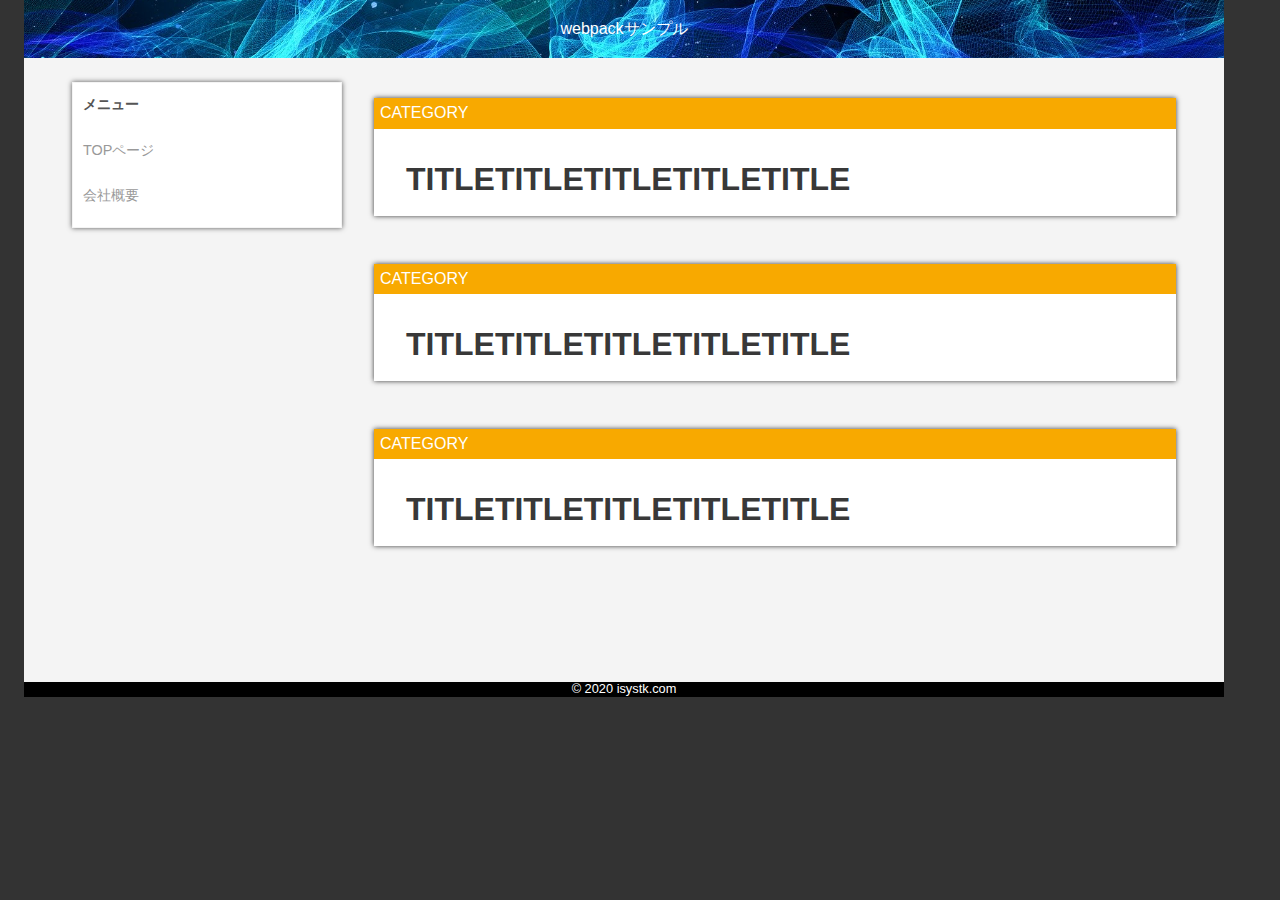
==== index.html @ 106d93ea "deploy: d47357cf384cf480cd76cd72cc8d36c3ea545520" ====
<!doctype html><html lang="ja"><head><meta charset="utf-8"/><meta name="viewport" content="width=device-width,initial-scale=1,shrink-to-fit=no"/><meta name="robots" content="noindex, nofollow"/><title>webpackサンプル</title><link href="./css/index.fe9f399b9d0e695ef707.css" rel="stylesheet"></head><body class="column2 side-left"><div class="wrap"><header><div class="header-image"><div class="logo">webpackサンプル</div></div></header><div class="content"><main><article class="detail top"><a href="./blog.html"><div class="category_link">CATEGORY</div><div class="entry-header"><h1 class="entry-title">TITLETITLETITLETITLETITLE</h1></div></a></article><article class="detail top"><a href="./blog.html"><div class="category_link">CATEGORY</div><div class="entry-header"><h1 class="entry-title">TITLETITLETITLETITLETITLE</h1></div></a></article><article class="detail top"><a href="./blog.html"><div class="category_link">CATEGORY</div><div class="entry-header"><h1 class="entry-title">TITLETITLETITLETITLETITLE</h1></div></a></article></main><aside class="side-left"><div class="sidebar-wrapper"><h4 class="sidebar-title">メニュー</h4><ul><li><a href="./index.html">TOPページ</a></li><li><a href="./company.html">会社概要</a></li></ul></div></aside></div><footer class="footer"><section class="footer1"></section><section class="footer2">© 2020 isystk.com</section></footer></div><script defer="defer" src="./js/index.fe9f399b9d0e695ef707.js"></script></body></html>
---- css/index.fe9f399b9d0e695ef707.css ----
/*! normalize.css v8.0.1 | MIT License | github.com/necolas/normalize.css */html{line-height:1.15;-webkit-text-size-adjust:100%}body{margin:0}main{display:block}h1{font-size:2em;margin:.67em 0}hr{-webkit-box-sizing:content-box;box-sizing:content-box;height:0;overflow:visible}pre{font-family:monospace,monospace;font-size:1em}a{background-color:rgba(0,0,0,0)}abbr[title]{border-bottom:none;text-decoration:underline;-webkit-text-decoration:underline dotted;text-decoration:underline dotted}b,strong{font-weight:bolder}code,kbd,samp{font-family:monospace,monospace;font-size:1em}small{font-size:80%}sub,sup{font-size:75%;line-height:0;position:relative;vertical-align:baseline}sub{bottom:-0.25em}sup{top:-0.5em}img{border-style:none}button,input,optgroup,select,textarea{font-family:inherit;font-size:100%;line-height:1.15;margin:0}button,input{overflow:visible}button,select{text-transform:none}button,[type=button],[type=reset],[type=submit]{-webkit-appearance:button}button::-moz-focus-inner,[type=button]::-moz-focus-inner,[type=reset]::-moz-focus-inner,[type=submit]::-moz-focus-inner{border-style:none;padding:0}button:-moz-focusring,[type=button]:-moz-focusring,[type=reset]:-moz-focusring,[type=submit]:-moz-focusring{outline:1px dotted ButtonText}fieldset{padding:.35em .75em .625em}legend{-webkit-box-sizing:border-box;box-sizing:border-box;color:inherit;display:table;max-width:100%;padding:0;white-space:normal}progress{vertical-align:baseline}textarea{overflow:auto}[type=checkbox],[type=radio]{-webkit-box-sizing:border-box;box-sizing:border-box;padding:0}[type=number]::-webkit-inner-spin-button,[type=number]::-webkit-outer-spin-button{height:auto}[type=search]{-webkit-appearance:textfield;outline-offset:-2px}[type=search]::-webkit-search-decoration{-webkit-appearance:none}::-webkit-file-upload-button{-webkit-appearance:button;font:inherit}details{display:block}summary{display:list-item}template{display:none}[hidden]{display:none}
*{margin:0;padding:0}body{font-size:16px;color:#383838;font-family:Roboto,游ゴシック体,YuGothic,游ゴシック Medium,Yu Gothic Medium,ヒラギノ角ゴ Pro W3,Hiragino Kaku Gothic Pro,Verdana,メイリオ,Meiryo,Osaka,ＭＳ Ｐゴシック,MS PGothic,Font Awesome\\5 Free,Font Awesome\\5 Brands,sans-serif;overflow-wrap:break-word;word-break:break-all;background:#333}html{overflow-y:scroll}h1,h2,h3,h4,h5,h6{margin:0 0 10px 0}p,li,dt,dl{line-height:1.6}p{margin:0 0 1em 0}li{list-style-type:none}img{border:0}address{font-style:normal}table{width:100%;border-spacing:0;border-right:1px solid;border-bottom:1px solid}table td{border:1px solid;border-right:0px;border-bottom:0px;padding:7px}.clear{clear:both}a:link{color:#999;text-decoration:none}a:visited{color:#999;text-decoration:none}a:hover{text-decoration:underline;opacity:.8;-webkit-transition:background-color .2s ease-in-out,border-color .2s ease-in-out,color .2s ease-in-out,opacity .2s ease-in-out;transition:background-color .2s ease-in-out,border-color .2s ease-in-out,color .2s ease-in-out,opacity .2s ease-in-out}a:active{color:#999}a img:hover{opacity:.8;text-decoration:none;-webkit-transition:background-color .2s ease-in-out,border-color .2s ease-in-out,color .2s ease-in-out,opacity .2s ease-in-out;transition:background-color .2s ease-in-out,border-color .2s ease-in-out,color .2s ease-in-out,opacity .2s ease-in-out}.link a{text-decoration:none}.link:hover{opacity:.8;text-decoration:none;-webkit-transition:background-color .2s ease-in-out,border-color .2s ease-in-out,color .2s ease-in-out,opacity .2s ease-in-out;transition:background-color .2s ease-in-out,border-color .2s ease-in-out,color .2s ease-in-out,opacity .2s ease-in-out}.underline{color:#0693e3 !important;text-decoration:underline !important}img{height:auto;max-width:100%}input[type=text],input[type=email],input[type=url],input[type=password],input[type=search],textarea{border:solid 1px #e6e6e6;color:#666;margin-top:4px;padding:8px;max-width:95%}iframe{max-width:95%}.clearfix:before,.clearfix:after{content:"";display:table}.clearfix:after{clear:both}.clearfix{*zoom:1}.clear{clear:both}.floatLeft{float:left !important}.floatRight{float:right !important}.left{text-align:left !important}.right{text-align:right !important}.center{text-align:center !important}.scroll-prevent{position:fixed;z-index:-1;width:100%;height:100%}.mt--5{margin-top:-5px !important}.mt--15{margin-top:-15px !important}.mt-0{margin-top:0px !important}.mt-5{margin-top:5px !important}.mt-10{margin-top:10px !important}.mt-15{margin-top:15px !important}.mt-20{margin-top:20px !important}.mt-25{margin-top:25px !important}.mt-30{margin-top:30px !important}.mt-35{margin-top:35px !important}.mt-40{margin-top:40px !important}.mt-45{margin-top:45px !important}.mt-50{margin-top:50px !important}.mb-0{margin-bottom:0px !important}.mb-5{margin-bottom:5px !important}.mb-10{margin-bottom:10px !important}.mb-15{margin-bottom:15px !important}.mb-20{margin-bottom:20px !important}.mb-25{margin-bottom:25px !important}.mb-30{margin-bottom:30px !important}.mb-35{margin-bottom:35px !important}.mb-40{margin-bottom:40px !important}.mb-45{margin-bottom:45px !important}.mb-50{margin-bottom:50px !important}.mr-10{margin-right:10px !important}.mr-20{margin-right:20px !important}.ml-0{margin-left:0px !important}.ml-10{margin-left:10px !important}.pl-0{padding-left:0px !important}.pb-0{padding-bottom:0px !important}.wrap{max-width:1200px;margin:0 auto;overflow:hidden;background:#f4f4f4}@media screen and (min-width: 992px){body.column2 aside.side-left .title,body.column3 aside.side-left .title{margin-left:5px}body.column2 aside.side-right .title,body.column3 aside.side-right .title{margin-right:5px}body.column1 .wrap{max-width:780px}body.column2 .side-left,body.column2 .side-right{width:270px}body.column3 .side-left,body.column3 .side-right{width:250px}body.column2 .wrap>.content,body.column3 .wrap>.content{display:-webkit-box;display:-ms-flexbox;display:flex}body.column2 .side-left,body.column3 .side-left{-webkit-box-ordinal-group:0;-ms-flex-order:-1;order:-1}body.column2 main,body.column3 main{-webkit-box-flex:1;-ms-flex:1 1 auto;flex:1 1 auto}body.column3 main{padding:0 16px 0 16px}body.column2 .side-left,body.column2 .side-right,body.column3 .side-left,body.column3 .side-right{-webkit-box-flex:0;-ms-flex:0 0 auto;flex:0 0 auto}}.wrap{max-width:1200px;margin:0 auto;overflow:hidden;background:#f4f4f4}header{background:#575757;text-align:center;color:#fff}.header-image{width:100%;background:url(.././image/header-image.1620fb805102a0489155.jpg) 0 0 no-repeat;background-size:100% auto;background-position:50% 50%}header .logo{display:inline-block;padding:20px}.content{padding:8px 16px}.content main{margin-bottom:64px;width:100%;padding-top:16px}article.top{background-color:#fff;-webkit-box-shadow:0px 0px 5px;box-shadow:0px 0px 5px;margin-bottom:16px}article.top .category_link{background:#f8a900;color:#fff;padding:6px}article.top .entry-header .entry-title{font-size:1.2em;padding:16px 0 0 16px;margin:0}article.top a{color:#383838;text-decoration:none}article.detail{background-color:#fff;-webkit-box-shadow:0px 0px 5px;box-shadow:0px 0px 5px;margin-bottom:16px;padding-bottom:10px}article.detail .entry-header{margin-bottom:8px}article.detail .entry-header a{text-decoration:none;color:#575757}article.detail .entry-header .entry-title{font-size:1.5em;padding:16px 16px 0px 16px;margin-top:0}article.detail .entry-content{padding:0 18px 18px 18px;font-size:em}article.detail .entry-content a{color:#0693e3}article.detail .entry-content h2{font-size:1.2em;margin:32px 0 24px 0;clear:both}article.detail .entry-content h2:after{margin-top:.3em;content:"";display:block;height:4px;background:-webkit-linear-gradient(to right, #ffba73, #ffb2b2);background:-webkit-gradient(linear, left top, right top, from(#ffba73), to(#ffb2b2));background:-webkit-linear-gradient(left, #ffba73, #ffb2b2);background:linear-gradient(to right, #ffba73, #ffb2b2)}article.detail .entry-content h3{font-size:1em;margin:24px 0 18px 0;padding:.5em 0 .5em .5em;border-left:6px solid #fece78;background:-webkit-linear-gradient(to right, #ffefd5, #fff);background:-webkit-gradient(linear, left top, right top, from(#ffefd5), to(#fff));background:-webkit-linear-gradient(left, #ffefd5, #fff);background:linear-gradient(to right, #ffefd5, #fff);clear:both}article.detail .entry-content h4{margin:12px 0 12px 0;clear:both}.side-menu .title{display:-webkit-box;display:-ms-flexbox;display:flex;-webkit-box-orient:vertical;-webkit-box-direction:normal;-ms-flex-flow:column;flex-flow:column;-webkit-box-pack:center;-ms-flex-pack:center;justify-content:center;color:#fff;background:#575757;padding-top:3px;font-weight:400;text-align:center;border-radius:2px}.side-menu .title i{font-size:1.5rem}.content aside{min-width:270px}.sidebar-wrapper{background:#fff;line-height:1.6;color:#555;font-size:.9em;-webkit-box-shadow:0px 0px 5px;box-shadow:0px 0px 5px;border:1px solid #f4f4f4;margin-bottom:48px;padding:10px}.sidebar-title{font-size:1em;letter-spacing:0;margin-bottom:16px;margin-top:0;text-transform:uppercase}.sidebar-wrapper ul{padding:0px}.sidebar-wrapper ul li:first-child{border-top:none;padding-top:8px}.sidebar-wrapper ul li{list-style:none;line-height:1.4;padding-bottom:12px;padding-top:12px}.footer{background:#000;text-align:center;color:#fff}.footer .footer1{background:#575757}.footer .footer2{font-size:.8rem}.side-menu article{height:300px}#page-top{position:fixed;bottom:32px;right:16px;z-index:100;-webkit-transition:top .5s,bottom .5s;transition:top .5s,bottom .5s}#page-top a{background:#999;color:#fff;width:50px;padding:15px 0;text-align:center;display:block;border-radius:25px}#page-top.hide{bottom:-100px}@media screen and (min-width: 992px){.header .logo{font-size:1.8em}.content{padding:24px 48px 24px 48px}.content main{max-width:850px}.side-left{margin-right:32px}article.detail{margin-bottom:48px}article.detail .entry-header .entry-title{font-size:2em;padding:32px 32px 0 32px}article.detail .entry-header .entry-meta,article.detail .entry-header .entry-meta a{font-size:.9em;padding-right:12px}article.detail .entry-content{padding:0 42px 42px 42px;font-size:1em}article.detail .entry-content h2{font-size:1.5em;margin:36px 0 24px 0}article.detail .entry-content h3{font-size:1.25em;margin:30px 0 20px 0}article.detail .entry-content h4{margin:25px 0 13px 0;font-size:1em}}
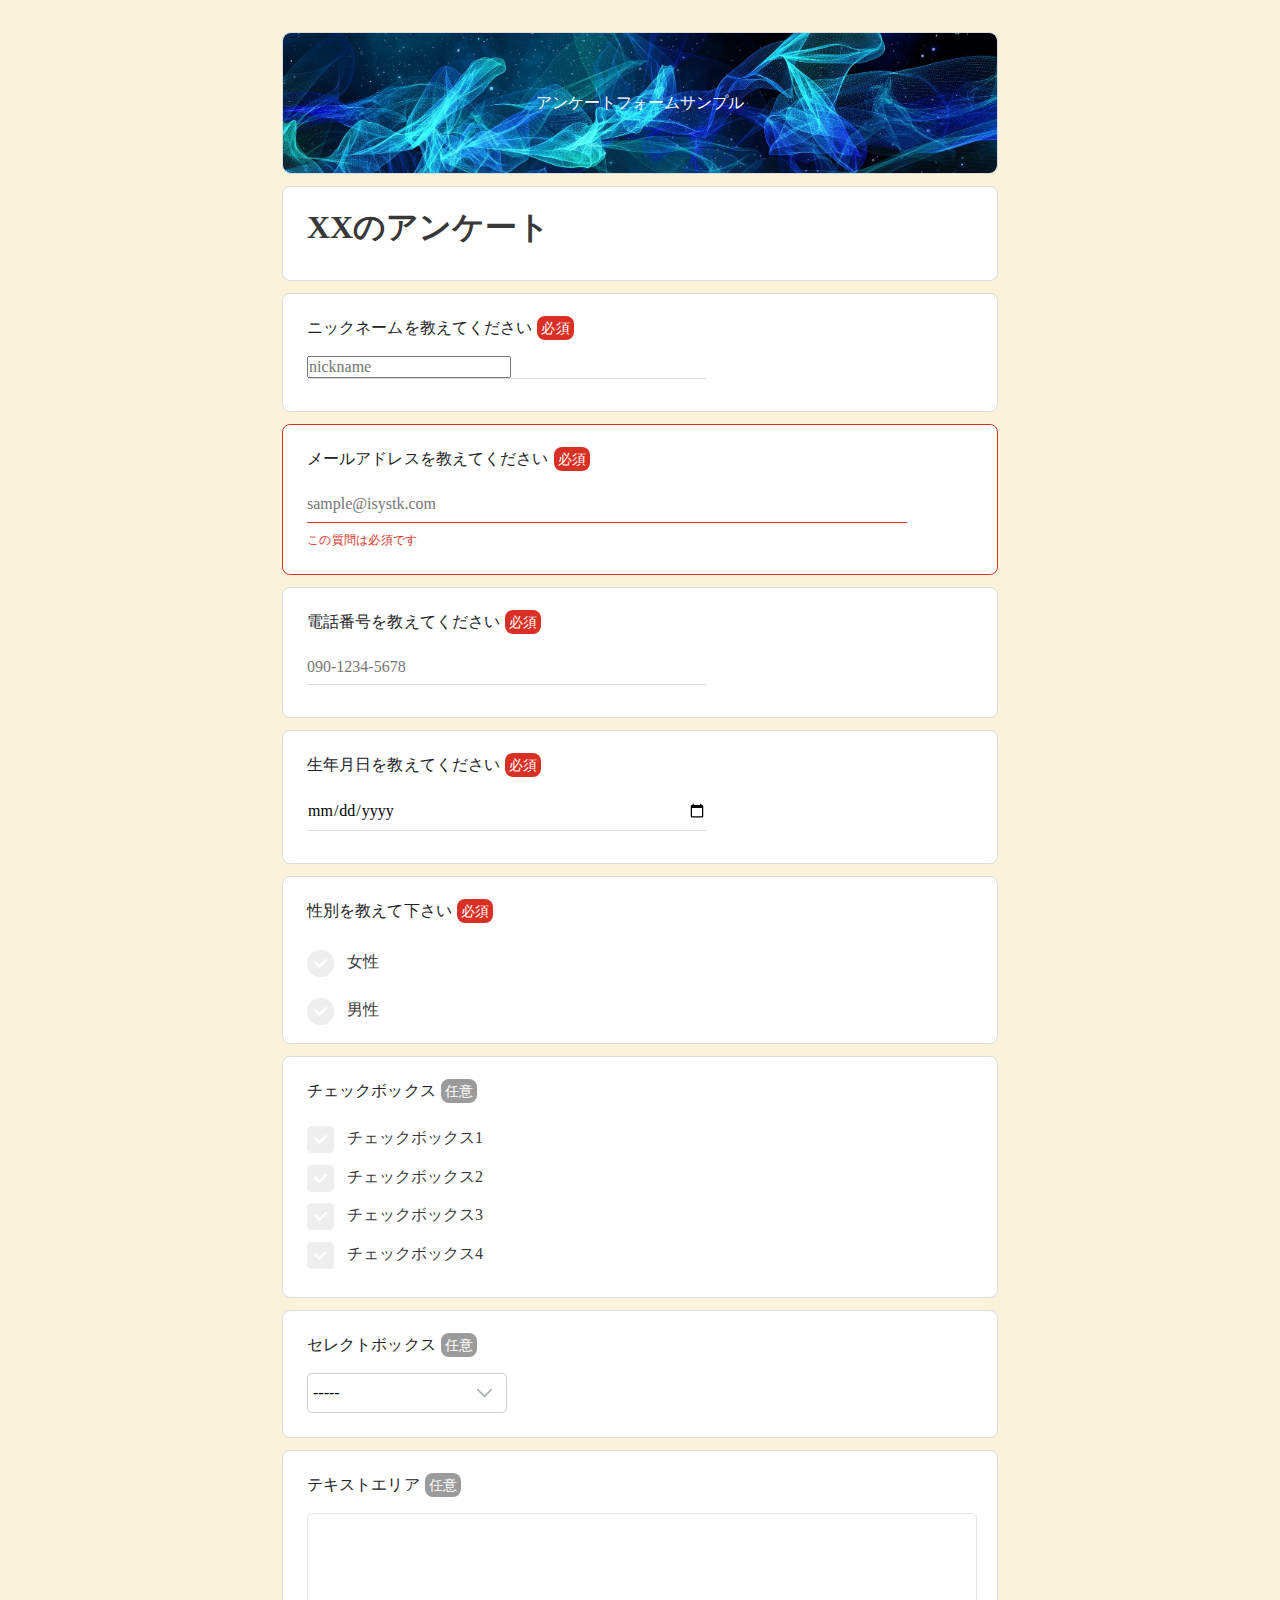
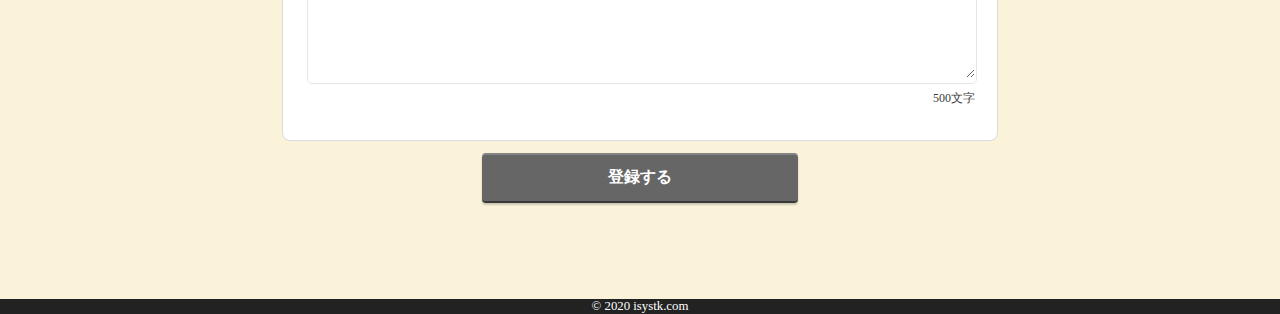
==== commit 8d6812eb: "deploy: 9a7f77c981176c0957e6a11c643b8af51abeb30b" ====
--- a/index.html
+++ b/index.html
@@ -1 +1 @@
-<!doctype html><html lang="ja"><head><meta charset="utf-8"/><meta name="viewport" content="width=device-width,initial-scale=1,shrink-to-fit=no"/><meta name="robots" content="noindex, nofollow"/><title>webpackサンプル</title><link href="./css/index.fe9f399b9d0e695ef707.css" rel="stylesheet"></head><body class="column2 side-left"><div class="wrap"><header><div class="header-image"><div class="logo">webpackサンプル</div></div></header><div class="content"><main><article class="detail top"><a href="./blog.html"><div class="category_link">CATEGORY</div><div class="entry-header"><h1 class="entry-title">TITLETITLETITLETITLETITLE</h1></div></a></article><article class="detail top"><a href="./blog.html"><div class="category_link">CATEGORY</div><div class="entry-header"><h1 class="entry-title">TITLETITLETITLETITLETITLE</h1></div></a></article><article class="detail top"><a href="./blog.html"><div class="category_link">CATEGORY</div><div class="entry-header"><h1 class="entry-title">TITLETITLETITLETITLETITLE</h1></div></a></article></main><aside class="side-left"><div class="sidebar-wrapper"><h4 class="sidebar-title">メニュー</h4><ul><li><a href="./index.html">TOPページ</a></li><li><a href="./company.html">会社概要</a></li></ul></div></aside></div><footer class="footer"><section class="footer1"></section><section class="footer2">© 2020 isystk.com</section></footer></div><script defer="defer" src="./js/index.fe9f399b9d0e695ef707.js"></script></body></html>+<!doctype html><html lang="ja"><head><meta charset="utf-8"><meta name="viewport" content="width=device-width,initial-scale=1,shrink-to-fit=no"><meta name="robots" content="noindex, nofollow"><link rel="icon" href="24de3e84f4ed2342b152.ico"><title>フォームデザイン｜サンプルHTML</title><link href="./css/index.0d487b3fef879444e633.css" rel="stylesheet"></head><body class="column1"><div class="wrap"><div class="content"><main><form class="" action="♯" method="post"><div class="box-wrap"><header class="form-section"><div class="header-image"><div class="logo">アンケートフォームサンプル</div></div></header><section class="form-section"><div class="form-section-header"></div><div class="form-section-wrap"><h1>XXのアンケート</h1></div></section><section class="form-section"><div class="form-section-wrap"><p class="item-name">ニックネームを教えてください<span class="required">必須</span></p><div class="test-wrap middle"><input name="nickname" value="" placeholder="nickname" maxlength="20"><div class="form-bottom"></div></div></div></section><section class="form-section error"><div class="form-section-wrap"><p class="item-name">メールアドレスを教えてください<span class="required">必須</span></p><div class="test-wrap large"><input type="email" name="email" value="" placeholder="sample@isystk.com" maxlength="100"><div class="form-bottom"></div></div><p class="error">この質問は必須です</p></div></section><section class="form-section"><div class="form-section-wrap"><p class="item-name">電話番号を教えてください<span class="required">必須</span></p><div class="test-wrap middle"><input type="tel" name="tel" value="" placeholder="090-1234-5678" maxlength="20"><div class="form-bottom"></div></div></div></section><section class="form-section"><div class="form-section-wrap"><p class="item-name">生年月日を教えてください<span class="required">必須</span></p><div class="test-wrap middle"><input type="date" name="birthday" value="" placeholder="生年月日" maxlength="10"><div class="form-bottom"></div></div></div></section><section class="form-section"><div class="form-section-wrap"><p class="item-name">性別を教えて下さい<span class="required">必須</span></p><div class="radio-wrap"><label><input type="radio" name="sex" value="1"> <span>女性</span></label></div><div class="radio-wrap"><label><input type="radio" name="sex" value="2"> <span>男性</span></label></div></div></section><section class="form-section"><div class="form-section-wrap"><p class="item-name">チェックボックス<span>任意</span></p><div class="checkbox-wrap"><label><input type="checkbox" name="" value="checkbox1"> <span>チェックボックス1</span></label></div><div class="checkbox-wrap"><label><input type="checkbox" name="" value="checkbox2"> <span>チェックボックス2</span></label></div><div class="checkbox-wrap"><label><input type="checkbox" name="" value="checkbox3"> <span>チェックボックス3</span></label></div><div class="checkbox-wrap"><label><input type="checkbox" name="" value="checkbox4"> <span>チェックボックス4</span></label></div></div></section></div><section class="form-section"><div class="form-section-wrap"><p class="item-name">セレクトボックス<span>任意</span></p><div class="select-wrap"><select name="blood" class="js-refineSelectBox"><option value="">-----</option><option value="select1">選択肢１</option><option value="select2">選択肢2</option><option value="select3">選択肢3</option><option value="select4">選択肢4</option><option value="select5">選択肢5</option><option value="select6">選択肢6</option></select></div></div></section><section class="form-section"><div class="form-section-wrap"><p class="item-name">テキストエリア<span>任意</span></p><div class="textarea-wrap"><textarea name="name" rows="8" cols="80"></textarea><div class="counter"><span class="js-textCounter">500</span>文字</div></div></div></section><div class="submit-wrap"><a href="javascript:void(0);" class="submit-btn">登録する</a></div></form></main></div></div><footer class="footer"><section class="footer2">© 2020 isystk.com</section></footer><script defer="defer" src="./js/index.0d487b3fef879444e633.js"></script></body></html>--- a/css/index.0d487b3fef879444e633.css
+++ b/css/index.0d487b3fef879444e633.css
@@ -0,0 +1,2 @@
+/*! normalize.css v8.0.1 | MIT License | github.com/necolas/normalize.css */html{line-height:1.15;-webkit-text-size-adjust:100%}body{margin:0}main{display:block}h1{font-size:2em;margin:.67em 0}hr{-webkit-box-sizing:content-box;box-sizing:content-box;height:0;overflow:visible}pre{font-family:monospace,monospace;font-size:1em}a{background-color:rgba(0,0,0,0)}abbr[title]{border-bottom:none;text-decoration:underline;-webkit-text-decoration:underline dotted;text-decoration:underline dotted}b,strong{font-weight:bolder}code,kbd,samp{font-family:monospace,monospace;font-size:1em}small{font-size:80%}sub,sup{font-size:75%;line-height:0;position:relative;vertical-align:baseline}sub{bottom:-0.25em}sup{top:-0.5em}img{border-style:none}button,input,optgroup,select,textarea{font-family:inherit;font-size:100%;line-height:1.15;margin:0}button,input{overflow:visible}button,select{text-transform:none}button,[type=button],[type=reset],[type=submit]{-webkit-appearance:button}button::-moz-focus-inner,[type=button]::-moz-focus-inner,[type=reset]::-moz-focus-inner,[type=submit]::-moz-focus-inner{border-style:none;padding:0}button:-moz-focusring,[type=button]:-moz-focusring,[type=reset]:-moz-focusring,[type=submit]:-moz-focusring{outline:1px dotted ButtonText}fieldset{padding:.35em .75em .625em}legend{-webkit-box-sizing:border-box;box-sizing:border-box;color:inherit;display:table;max-width:100%;padding:0;white-space:normal}progress{vertical-align:baseline}textarea{overflow:auto}[type=checkbox],[type=radio]{-webkit-box-sizing:border-box;box-sizing:border-box;padding:0}[type=number]::-webkit-inner-spin-button,[type=number]::-webkit-outer-spin-button{height:auto}[type=search]{-webkit-appearance:textfield;outline-offset:-2px}[type=search]::-webkit-search-decoration{-webkit-appearance:none}::-webkit-file-upload-button{-webkit-appearance:button;font:inherit}details{display:block}summary{display:list-item}template{display:none}[hidden]{display:none}
+*{margin:0;padding:0}body{font-size:16px;color:#383838;font-family:Roboto,游ゴシック体,YuGothic,游ゴシック Medium,Yu Gothic Medium,ヒラギノ角ゴ Pro W3,Hiragino Kaku Gothic Pro,Verdana,メイリオ,Meiryo,Osaka,ＭＳ Ｐゴシック,MS PGothic,Font Awesome\\ 5 Free,Font Awesome\\ 5 Brands,sans-serif;overflow-wrap:break-word;word-break:break-all;background-color:#faf3da}html{overflow-y:scroll}h1,h2,h3,h4,h5,h6{margin:0 0 10px 0}p,li,dt,dl{line-height:1.6}p{margin:0}li{list-style-type:none}img{border:0}address{font-style:normal}.clear{clear:both}a:link{color:#000;text-decoration:none}a:visited{color:#000;text-decoration:none}a:hover{text-decoration:underline;opacity:.8;-webkit-transition:background-color .2s ease-in-out,border-color .2s ease-in-out,color .2s ease-in-out,opacity .2s ease-in-out;transition:background-color .2s ease-in-out,border-color .2s ease-in-out,color .2s ease-in-out,opacity .2s ease-in-out}a:active{color:#666}a img:hover{opacity:.8;text-decoration:none;-webkit-transition:background-color .2s ease-in-out,border-color .2s ease-in-out,color .2s ease-in-out,opacity .2s ease-in-out;transition:background-color .2s ease-in-out,border-color .2s ease-in-out,color .2s ease-in-out,opacity .2s ease-in-out}.link a{text-decoration:none}.link:hover{opacity:.8;text-decoration:none;-webkit-transition:background-color .2s ease-in-out,border-color .2s ease-in-out,color .2s ease-in-out,opacity .2s ease-in-out;transition:background-color .2s ease-in-out,border-color .2s ease-in-out,color .2s ease-in-out,opacity .2s ease-in-out}img{height:auto;max-width:100%}.clearfix:before,.clearfix:after{content:"";display:table}.clearfix:after{clear:both}.clearfix{*zoom:1}.clear{clear:both}.floatLeft{float:left !important}.floatRight{float:right !important}.left{text-align:left !important}.right{text-align:right !important}.center{text-align:center !important}.scroll{border:1px solid #ddd;background:#fff;padding:1px 9px;overflow:auto !important}.scroll-prevent{position:fixed;z-index:-1;width:100%;height:100%}.mt--5{margin-top:-5px !important}.mt--15{margin-top:-15px !important}.mt-0{margin-top:0px !important}.mt-5{margin-top:5px !important}.mt-10{margin-top:10px !important}.mt-15{margin-top:15px !important}.mt-20{margin-top:20px !important}.mt-25{margin-top:25px !important}.mt-30{margin-top:30px !important}.mt-35{margin-top:35px !important}.mt-40{margin-top:40px !important}.mt-45{margin-top:45px !important}.mt-50{margin-top:50px !important}.mb-0{margin-bottom:0px !important}.mb-5{margin-bottom:5px !important}.mb-10{margin-bottom:10px !important}.mb-15{margin-bottom:15px !important}.mb-20{margin-bottom:20px !important}.mb-25{margin-bottom:25px !important}.mb-30{margin-bottom:30px !important}.mb-35{margin-bottom:35px !important}.mb-40{margin-bottom:40px !important}.mb-45{margin-bottom:45px !important}.mb-50{margin-bottom:50px !important}.mr-10{margin-right:10px !important}.mr-20{margin-right:20px !important}.ml-0{margin-left:0px !important}.ml-10{margin-left:10px !important}.pl-0{padding-left:0px !important}.pb-0{padding-bottom:0px !important}.display-none{display:none}body.column1 aside.side-left,body.column1 aside.side-right,body.column2.side-left aside.side-right,body.column2.side-right aside.side-left{display:none}@media screen and (min-width: 992px){body.column2 aside.side-left .title,body.column3 aside.side-left .title{margin-left:5px}body.column2 aside.side-right .title,body.column3 aside.side-right .title{margin-right:5px}.wrap{max-width:1200px;margin:0 auto;overflow:hidden}body.column1 .wrap{max-width:780px}body.column2 .side-left,body.column2 .side-right{width:270px}body.column3 .side-left,body.column3 .side-right{width:250px}body.column2 .wrap>.content,body.column3 .wrap>.content{display:-webkit-box;display:-ms-flexbox;display:flex}body.column2 .side-left,body.column3 .side-left{-webkit-box-ordinal-group:0;-ms-flex-order:-1;order:-1}body.column2 main,body.column3 main{-webkit-box-flex:1;-ms-flex:1 1 auto;flex:1 1 auto}body.column2 .side-left,body.column2 .side-right,body.column3 .side-left,body.column3 .side-right{-webkit-box-flex:0;-ms-flex:0 0 auto;flex:0 0 auto}}.header-image{width:100%;background:url(.././image/header-image2.1620fb805102a0489155.jpg) 0 0 no-repeat;background-size:100% auto;background-position:50% 50%;border-radius:8px;height:140px;display:table}header .logo{display:table-cell;vertical-align:middle;text-align:center;color:#fff}.content{padding:16px}.content main{margin-bottom:64px;max-width:100%}.form-section{display:-webkit-box;display:-ms-flexbox;display:flex;border:1px solid #dadce0;border-radius:8px;margin-bottom:12px;background-color:#fff}.form-section .form-section-header{background-color:#dbb206;border-top-left-radius:8px;border-top-right-radius:8px;height:10px}.form-section.error{border:1px solid #d93025}.form-section .form-section-wrap{padding:24px;padding-top:22px}.form-section .form-section-wrap .item-name{font-size:16px;letter-spacing:.1px;line-height:24px;color:#202124;font-weight:400;width:100%;word-break:break-word;margin-bottom:16px}.form-section .form-section-wrap .item-name span{background-color:#9b9b9b;color:#fff;padding:4px;margin-left:5px;border-radius:8px;font-size:.9em}.form-section .form-section-wrap .item-name span.required{background-color:#d93025}.form-section .form-section-wrap .item-name.required:after{content:"*";color:#d93025}.form-section .form-section-wrap p.error{font-size:12px;font-weight:400;letter-spacing:.3px;color:#d93025}.form-section input[type=text],.form-section input[type=email],.form-section input[type=tel],.form-section input[type=date],.form-section input[type=url],.form-section input[type=password],.form-section input[type=search],.form-section input[type=file],.form-section textarea{border:none;outline:none;padding:8px 0 8px 0;width:100%}.form-section .test-wrap{padding-bottom:8px}.form-section .test-wrap .form-bottom{border-bottom:solid #dadce0 1px}.form-section .test-wrap.active .form-bottom{border-bottom-color:#487cff;border-bottom-width:2px;-webkit-animation:centerToSide .3s ease 0s 1 forwards;animation:centerToSide .3s ease 0s 1 forwards}@-webkit-keyframes centerToSide{0%{-webkit-transform:scaleY(1) scaleX(0.1);transform:scaleY(1) scaleX(0.1)}100%{-webkit-transform:scaleY(1) scaleX(1);transform:scaleY(1) scaleX(1)}}@keyframes centerToSide{0%{-webkit-transform:scaleY(1) scaleX(0.1);transform:scaleY(1) scaleX(0.1)}100%{-webkit-transform:scaleY(1) scaleX(1);transform:scaleY(1) scaleX(1)}}.form-section.error .test-wrap .form-bottom{border-bottom-color:#d93025}.form-section .test-wrap.small{width:100px}.form-section .test-wrap.middle{width:200px}.form-section .test-wrap.large{width:300px}.form-section .radio-wrap{margin-top:30px}.form-section .radio-wrap:first-child{margin-top:0}.form-section .radio-wrap input{display:none}.form-section .radio-wrap input+span{padding-left:40px;position:relative}.form-section .radio-wrap input+span::before{content:"";background-image:url(.././image/radio.374fd8c377103221c0e6.png);background-size:contain;display:block;position:absolute;top:-2px;left:0;width:18px;height:18px;zoom:150%}.form-section .radio-wrap input:checked+span{color:#487cff;font-weight:bold}.form-section .radio-wrap input:checked+span::after{content:"";background-image:url(.././image/radio-checked.89e7b504cde4e64ee0bf.png);background-size:contain;display:block;position:absolute;top:-2px;left:0;width:18px;height:18px;zoom:150%}.form-section .checkbox-wrap label{margin-right:10px;padding-top:10px;padding-bottom:10px;display:inline-block}.form-section .checkbox-wrap input{display:none}.form-section .checkbox-wrap input+span{padding-left:40px;position:relative}.form-section .checkbox-wrap input+span::before{content:"";background-image:url(.././image/check.46b353e1783241057350.png);background-size:contain;display:block;position:absolute;top:-2px;left:0;width:18px;height:18px;zoom:150%}.form-section .checkbox-wrap input:checked+span{color:#487cff;font-weight:bold}.form-section .checkbox-wrap input:checked+span::after{content:"";background-image:url(.././image/check-checked.cac1ba7476a1e9fa0363.png);background-size:contain;display:block;position:absolute;top:-2px;left:0;width:18px;height:18px;zoom:150%}.form-section .select-wrap{position:relative;width:100%;max-width:250px}.form-section .select-wrap:before{position:absolute;right:15px;top:50%;-webkit-transform:translateY(-50%) translateX(0);transform:translateY(-50%) translateX(0);content:"";width:15px;height:15px;background:url(.././image/select.3b07c046672c59c41b0d.png) no-repeat;background-size:contain}.form-section .select-wrap select{width:200px;max-width:100%;outline:none;appearance:none;-webkit-appearance:none;-moz-appearance:none;height:40px;padding:5px;border:1px solid #ccc;background-color:#fff;border-radius:5px}.form-section .select-wrap select::-ms-expand{display:none}.form-section .select-wrap.active select{border-color:#487cff;border-width:2px}.form-section .textarea-wrap .counter{float:right;font-size:12px;margin:10px 0 10px 0}.form-section .textarea-wrap{width:100%;border-radius:5px;appearance:none;-webkit-appearance:none;-moz-appearance:none;border:solid 1px #e6e6e6;padding:1px}.form-section .textarea-wrap textarea{height:100%}.form-section .textarea-wrap.active{border-color:#487cff;border-width:2px}.submit-wrap{text-align:center}.submit-wrap .submit-btn{position:relative;display:inline-block;padding:.25em .5em;text-decoration:none;color:#fff;background:#666;border-bottom:solid 2px #383838;border-radius:4px;-webkit-box-shadow:inset 0 2px 0 rgba(255,255,255,.2),0 2px 2px rgba(0,0,0,.19);box-shadow:inset 0 2px 0 rgba(255,255,255,.2),0 2px 2px rgba(0,0,0,.19);font-weight:bold;width:300px;line-height:40px}.submit-btn:active{border-bottom:solid 2px #666;-webkit-box-shadow:0 0 2px rgba(0,0,0,.3);box-shadow:0 0 2px rgba(0,0,0,.3)}.footer{background:#222;text-align:center;color:#fff}.footer .footer2{font-size:.8rem}@media screen and (min-width: 992px){.header{padding:0 16px 0 32px}.header .logo{font-size:32px;margin:0;line-height:44px}.content{padding:32px}.form-section .test-wrap.small{width:200px}.form-section .test-wrap.middle{width:400px}.form-section .test-wrap.large{width:600px}}
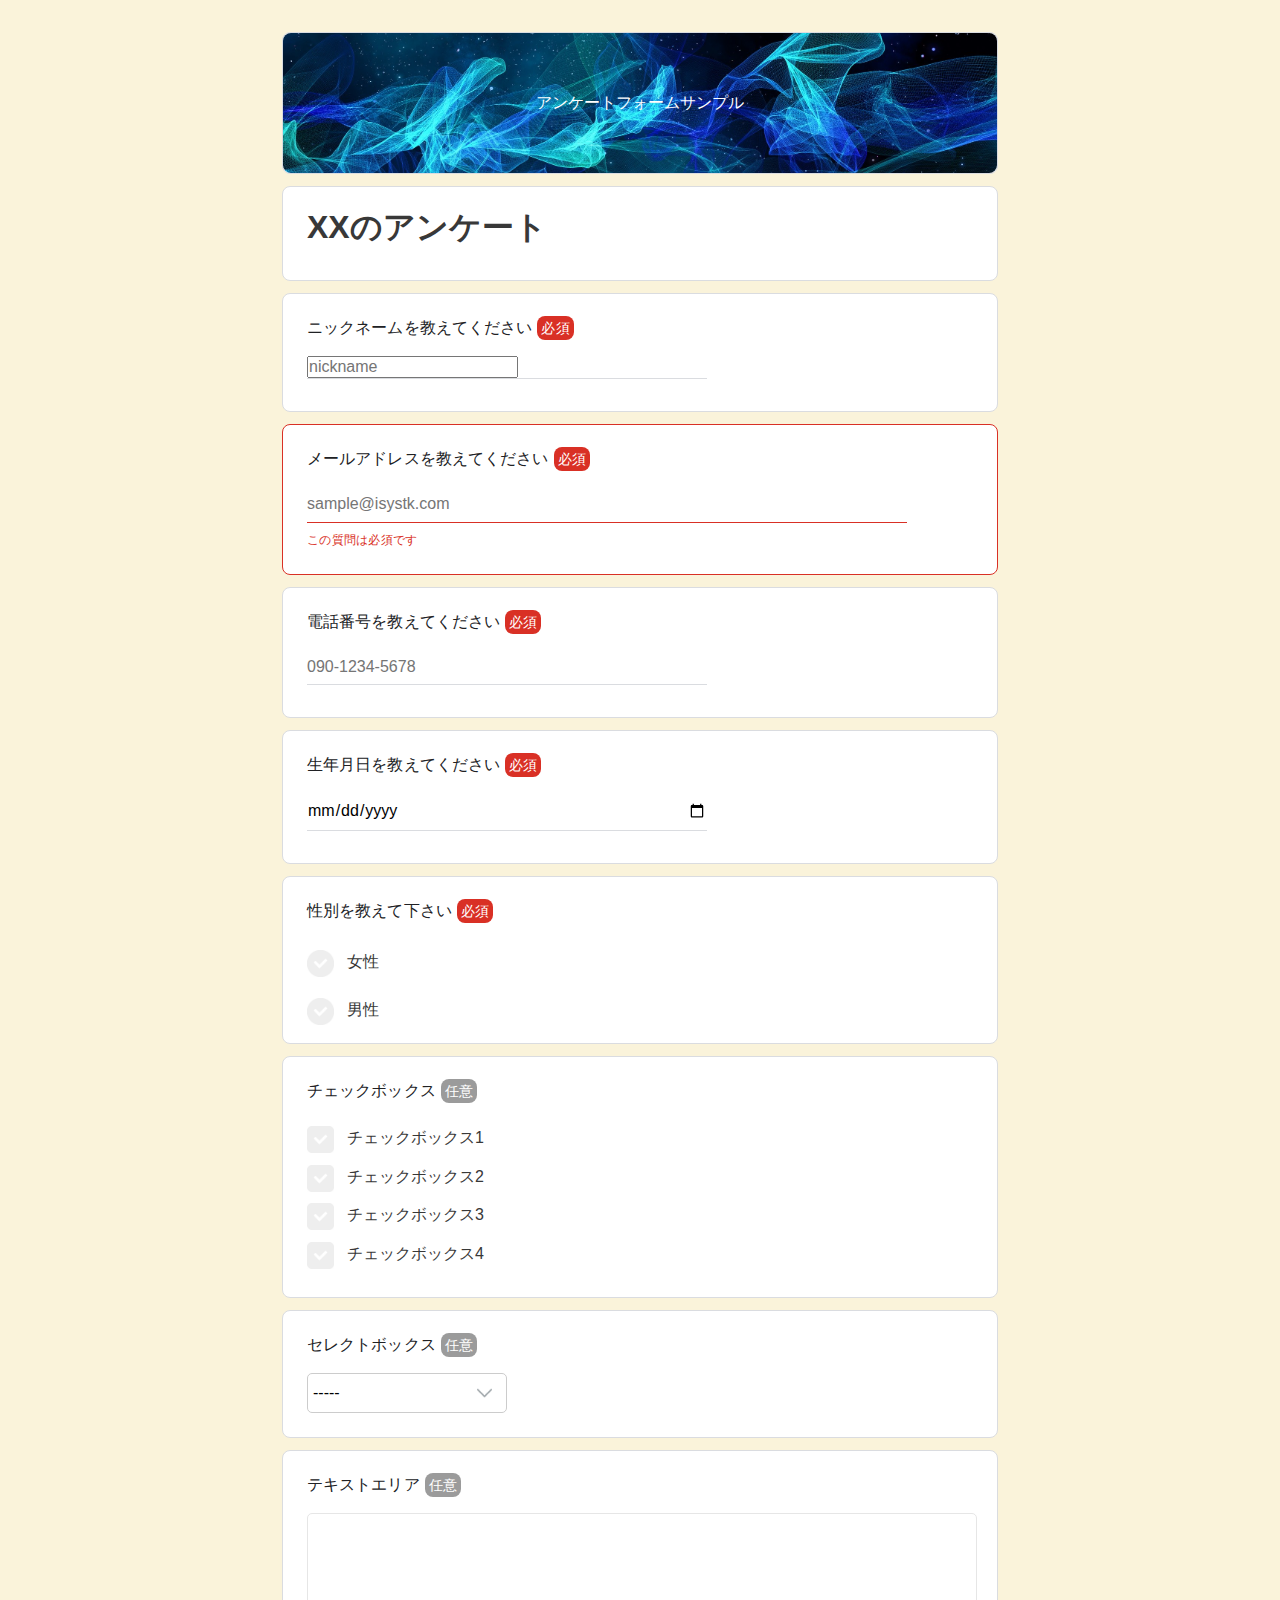
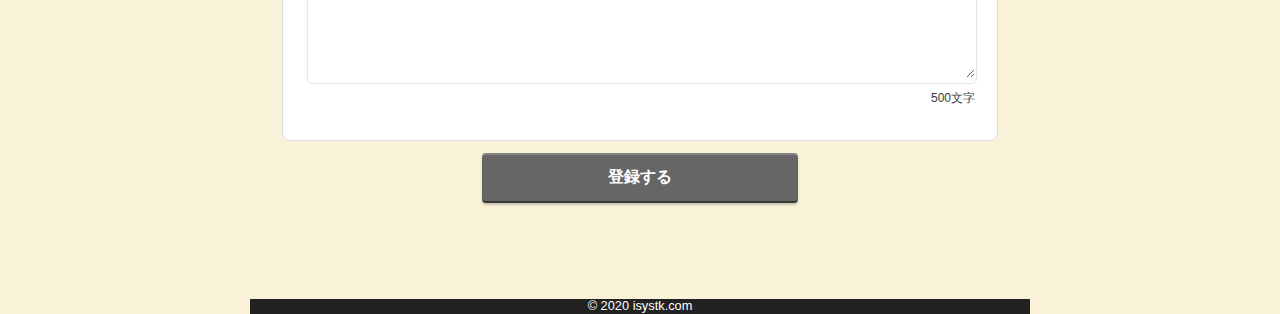
==== commit cb4d8145: "deploy: 929980b8c6a0d73e33e177f6c595090ce50feb2f" ====
--- a/index.html
+++ b/index.html
@@ -1 +1 @@
-<!doctype html><html lang="ja"><head><meta charset="utf-8"><meta name="viewport" content="width=device-width,initial-scale=1,shrink-to-fit=no"><meta name="robots" content="noindex, nofollow"><link rel="icon" href="24de3e84f4ed2342b152.ico"><title>フォームデザイン｜サンプルHTML</title><link href="./css/index.0d487b3fef879444e633.css" rel="stylesheet"></head><body class="column1"><div class="wrap"><div class="content"><main><form class="" action="♯" method="post"><div class="box-wrap"><header class="form-section"><div class="header-image"><div class="logo">アンケートフォームサンプル</div></div></header><section class="form-section"><div class="form-section-header"></div><div class="form-section-wrap"><h1>XXのアンケート</h1></div></section><section class="form-section"><div class="form-section-wrap"><p class="item-name">ニックネームを教えてください<span class="required">必須</span></p><div class="test-wrap middle"><input name="nickname" value="" placeholder="nickname" maxlength="20"><div class="form-bottom"></div></div></div></section><section class="form-section error"><div class="form-section-wrap"><p class="item-name">メールアドレスを教えてください<span class="required">必須</span></p><div class="test-wrap large"><input type="email" name="email" value="" placeholder="sample@isystk.com" maxlength="100"><div class="form-bottom"></div></div><p class="error">この質問は必須です</p></div></section><section class="form-section"><div class="form-section-wrap"><p class="item-name">電話番号を教えてください<span class="required">必須</span></p><div class="test-wrap middle"><input type="tel" name="tel" value="" placeholder="090-1234-5678" maxlength="20"><div class="form-bottom"></div></div></div></section><section class="form-section"><div class="form-section-wrap"><p class="item-name">生年月日を教えてください<span class="required">必須</span></p><div class="test-wrap middle"><input type="date" name="birthday" value="" placeholder="生年月日" maxlength="10"><div class="form-bottom"></div></div></div></section><section class="form-section"><div class="form-section-wrap"><p class="item-name">性別を教えて下さい<span class="required">必須</span></p><div class="radio-wrap"><label><input type="radio" name="sex" value="1"> <span>女性</span></label></div><div class="radio-wrap"><label><input type="radio" name="sex" value="2"> <span>男性</span></label></div></div></section><section class="form-section"><div class="form-section-wrap"><p class="item-name">チェックボックス<span>任意</span></p><div class="checkbox-wrap"><label><input type="checkbox" name="" value="checkbox1"> <span>チェックボックス1</span></label></div><div class="checkbox-wrap"><label><input type="checkbox" name="" value="checkbox2"> <span>チェックボックス2</span></label></div><div class="checkbox-wrap"><label><input type="checkbox" name="" value="checkbox3"> <span>チェックボックス3</span></label></div><div class="checkbox-wrap"><label><input type="checkbox" name="" value="checkbox4"> <span>チェックボックス4</span></label></div></div></section></div><section class="form-section"><div class="form-section-wrap"><p class="item-name">セレクトボックス<span>任意</span></p><div class="select-wrap"><select name="blood" class="js-refineSelectBox"><option value="">-----</option><option value="select1">選択肢１</option><option value="select2">選択肢2</option><option value="select3">選択肢3</option><option value="select4">選択肢4</option><option value="select5">選択肢5</option><option value="select6">選択肢6</option></select></div></div></section><section class="form-section"><div class="form-section-wrap"><p class="item-name">テキストエリア<span>任意</span></p><div class="textarea-wrap"><textarea name="name" rows="8" cols="80"></textarea><div class="counter"><span class="js-textCounter">500</span>文字</div></div></div></section><div class="submit-wrap"><a href="javascript:void(0);" class="submit-btn">登録する</a></div></form></main></div></div><footer class="footer"><section class="footer2">© 2020 isystk.com</section></footer><script defer="defer" src="./js/index.0d487b3fef879444e633.js"></script></body></html>+<!doctype html><html lang="ja"><head><meta charset="utf-8"/><meta name="viewport" content="width=device-width,initial-scale=1,shrink-to-fit=no"/><meta name="robots" content="noindex, nofollow"/><link rel="icon" href="24de3e84f4ed2342b152.ico"/><title>フォームデザイン｜サンプルHTML</title><link href="./css/index.009bbf6ed74a02f20c22.css" rel="stylesheet"></head><body class="column1"><div class="wrap"><div class="content"><main><form class="" action="♯" method="post"><div class="box-wrap"><header class="form-section"><div class="header-image"><div class="logo">アンケートフォームサンプル</div></div></header><section class="form-section"><div class="form-section-header"></div><div class="form-section-wrap"><h1>XXのアンケート</h1></div></section><section class="form-section"><div class="form-section-wrap"><p class="item-name">ニックネームを教えてください<span class="required">必須</span></p><div class="test-wrap middle"><input name="nickname" value="" placeholder="nickname" maxlength="20"/><div class="form-bottom"></div></div></div></section><section class="form-section error"><div class="form-section-wrap"><p class="item-name">メールアドレスを教えてください<span class="required">必須</span></p><div class="test-wrap large"><input type="email" name="email" value="" placeholder="sample@isystk.com" maxlength="100"/><div class="form-bottom"></div></div><p class="error">この質問は必須です</p></div></section><section class="form-section"><div class="form-section-wrap"><p class="item-name">電話番号を教えてください<span class="required">必須</span></p><div class="test-wrap middle"><input type="tel" name="tel" value="" placeholder="090-1234-5678" maxlength="20"/><div class="form-bottom"></div></div></div></section><section class="form-section"><div class="form-section-wrap"><p class="item-name">生年月日を教えてください<span class="required">必須</span></p><div class="test-wrap middle"><input type="date" name="birthday" value="" placeholder="生年月日" maxlength="10"/><div class="form-bottom"></div></div></div></section><section class="form-section"><div class="form-section-wrap"><p class="item-name">性別を教えて下さい<span class="required">必須</span></p><div class="radio-wrap"><label><input type="radio" name="sex" value="1"/> <span>女性</span></label></div><div class="radio-wrap"><label><input type="radio" name="sex" value="2"/> <span>男性</span></label></div></div></section><section class="form-section"><div class="form-section-wrap"><p class="item-name">チェックボックス<span>任意</span></p><div class="checkbox-wrap"><label><input type="checkbox" name="" value="checkbox1"/> <span>チェックボックス1</span></label></div><div class="checkbox-wrap"><label><input type="checkbox" name="" value="checkbox2"/> <span>チェックボックス2</span></label></div><div class="checkbox-wrap"><label><input type="checkbox" name="" value="checkbox3"/> <span>チェックボックス3</span></label></div><div class="checkbox-wrap"><label><input type="checkbox" name="" value="checkbox4"/> <span>チェックボックス4</span></label></div></div></section><section class="form-section"><div class="form-section-wrap"><p class="item-name">セレクトボックス<span>任意</span></p><div class="select-wrap"><select name="blood" class="js-refineSelectBox"><option value="">-----</option><option value="select1">選択肢１</option><option value="select2">選択肢2</option><option value="select3">選択肢3</option><option value="select4">選択肢4</option><option value="select5">選択肢5</option><option value="select6">選択肢6</option></select></div></div></section><section class="form-section"><div class="form-section-wrap"><p class="item-name">テキストエリア<span>任意</span></p><div class="textarea-wrap"><textarea name="name" rows="8" cols="80"></textarea><div class="counter"><span class="js-textCounter">500</span>文字</div></div></div></section><div class="submit-wrap"><a href="javascript:void(0);" class="submit-btn">登録する</a></div></div></form></main></div><footer class="footer"><section class="footer2">© 2020 isystk.com</section></footer></div><script defer="defer" src="./js/index.009bbf6ed74a02f20c22.js"></script></body></html>--- a/css/index.009bbf6ed74a02f20c22.css
+++ b/css/index.009bbf6ed74a02f20c22.css
@@ -0,0 +1,2 @@
+/*! normalize.css v8.0.1 | MIT License | github.com/necolas/normalize.css */html{line-height:1.15;-webkit-text-size-adjust:100%}body{margin:0}main{display:block}h1{font-size:2em;margin:.67em 0}hr{-webkit-box-sizing:content-box;box-sizing:content-box;height:0;overflow:visible}pre{font-family:monospace,monospace;font-size:1em}a{background-color:rgba(0,0,0,0)}abbr[title]{border-bottom:none;text-decoration:underline;-webkit-text-decoration:underline dotted;text-decoration:underline dotted}b,strong{font-weight:bolder}code,kbd,samp{font-family:monospace,monospace;font-size:1em}small{font-size:80%}sub,sup{font-size:75%;line-height:0;position:relative;vertical-align:baseline}sub{bottom:-0.25em}sup{top:-0.5em}img{border-style:none}button,input,optgroup,select,textarea{font-family:inherit;font-size:100%;line-height:1.15;margin:0}button,input{overflow:visible}button,select{text-transform:none}button,[type=button],[type=reset],[type=submit]{-webkit-appearance:button}button::-moz-focus-inner,[type=button]::-moz-focus-inner,[type=reset]::-moz-focus-inner,[type=submit]::-moz-focus-inner{border-style:none;padding:0}button:-moz-focusring,[type=button]:-moz-focusring,[type=reset]:-moz-focusring,[type=submit]:-moz-focusring{outline:1px dotted ButtonText}fieldset{padding:.35em .75em .625em}legend{-webkit-box-sizing:border-box;box-sizing:border-box;color:inherit;display:table;max-width:100%;padding:0;white-space:normal}progress{vertical-align:baseline}textarea{overflow:auto}[type=checkbox],[type=radio]{-webkit-box-sizing:border-box;box-sizing:border-box;padding:0}[type=number]::-webkit-inner-spin-button,[type=number]::-webkit-outer-spin-button{height:auto}[type=search]{-webkit-appearance:textfield;outline-offset:-2px}[type=search]::-webkit-search-decoration{-webkit-appearance:none}::-webkit-file-upload-button{-webkit-appearance:button;font:inherit}details{display:block}summary{display:list-item}template{display:none}[hidden]{display:none}
+*{margin:0;padding:0}body{font-size:16px;color:#383838;font-family:Roboto,游ゴシック体,YuGothic,游ゴシック Medium,Yu Gothic Medium,ヒラギノ角ゴ Pro W3,Hiragino Kaku Gothic Pro,Verdana,メイリオ,Meiryo,Osaka,ＭＳ Ｐゴシック,MS PGothic,Font Awesome\\5 Free,Font Awesome\\5 Brands,sans-serif;overflow-wrap:break-word;word-break:break-all;background-color:#faf3da}html{overflow-y:scroll}h1,h2,h3,h4,h5,h6{margin:0 0 10px 0}p,li,dt,dl{line-height:1.6}p{margin:0}li{list-style-type:none}img{border:0}address{font-style:normal}.clear{clear:both}a:link{color:#000;text-decoration:none}a:visited{color:#000;text-decoration:none}a:hover{text-decoration:underline;opacity:.8;-webkit-transition:background-color .2s ease-in-out,border-color .2s ease-in-out,color .2s ease-in-out,opacity .2s ease-in-out;transition:background-color .2s ease-in-out,border-color .2s ease-in-out,color .2s ease-in-out,opacity .2s ease-in-out}a:active{color:#666}a img:hover{opacity:.8;text-decoration:none;-webkit-transition:background-color .2s ease-in-out,border-color .2s ease-in-out,color .2s ease-in-out,opacity .2s ease-in-out;transition:background-color .2s ease-in-out,border-color .2s ease-in-out,color .2s ease-in-out,opacity .2s ease-in-out}.link a{text-decoration:none}.link:hover{opacity:.8;text-decoration:none;-webkit-transition:background-color .2s ease-in-out,border-color .2s ease-in-out,color .2s ease-in-out,opacity .2s ease-in-out;transition:background-color .2s ease-in-out,border-color .2s ease-in-out,color .2s ease-in-out,opacity .2s ease-in-out}img{height:auto;max-width:100%}.clearfix:before,.clearfix:after{content:"";display:table}.clearfix:after{clear:both}.clearfix{*zoom:1}.clear{clear:both}.floatLeft{float:left !important}.floatRight{float:right !important}.left{text-align:left !important}.right{text-align:right !important}.center{text-align:center !important}.scroll{border:1px solid #ddd;background:#fff;padding:1px 9px;overflow:auto !important}.scroll-prevent{position:fixed;z-index:-1;width:100%;height:100%}.mt--5{margin-top:-5px !important}.mt--15{margin-top:-15px !important}.mt-0{margin-top:0px !important}.mt-5{margin-top:5px !important}.mt-10{margin-top:10px !important}.mt-15{margin-top:15px !important}.mt-20{margin-top:20px !important}.mt-25{margin-top:25px !important}.mt-30{margin-top:30px !important}.mt-35{margin-top:35px !important}.mt-40{margin-top:40px !important}.mt-45{margin-top:45px !important}.mt-50{margin-top:50px !important}.mb-0{margin-bottom:0px !important}.mb-5{margin-bottom:5px !important}.mb-10{margin-bottom:10px !important}.mb-15{margin-bottom:15px !important}.mb-20{margin-bottom:20px !important}.mb-25{margin-bottom:25px !important}.mb-30{margin-bottom:30px !important}.mb-35{margin-bottom:35px !important}.mb-40{margin-bottom:40px !important}.mb-45{margin-bottom:45px !important}.mb-50{margin-bottom:50px !important}.mr-10{margin-right:10px !important}.mr-20{margin-right:20px !important}.ml-0{margin-left:0px !important}.ml-10{margin-left:10px !important}.pl-0{padding-left:0px !important}.pb-0{padding-bottom:0px !important}.display-none{display:none}body.column1 aside.side-left,body.column1 aside.side-right,body.column2.side-left aside.side-right,body.column2.side-right aside.side-left{display:none}@media screen and (min-width: 992px){body.column2 aside.side-left .title,body.column3 aside.side-left .title{margin-left:5px}body.column2 aside.side-right .title,body.column3 aside.side-right .title{margin-right:5px}.wrap{max-width:1200px;margin:0 auto;overflow:hidden}body.column1 .wrap{max-width:780px}body.column2 .side-left,body.column2 .side-right{width:270px}body.column3 .side-left,body.column3 .side-right{width:250px}body.column2 .wrap>.content,body.column3 .wrap>.content{display:-webkit-box;display:-ms-flexbox;display:flex}body.column2 .side-left,body.column3 .side-left{-webkit-box-ordinal-group:0;-ms-flex-order:-1;order:-1}body.column2 main,body.column3 main{-webkit-box-flex:1;-ms-flex:1 1 auto;flex:1 1 auto}body.column2 .side-left,body.column2 .side-right,body.column3 .side-left,body.column3 .side-right{-webkit-box-flex:0;-ms-flex:0 0 auto;flex:0 0 auto}}.header-image{width:100%;background:url(.././image/header-image2.1620fb805102a0489155.jpg) 0 0 no-repeat;background-size:100% auto;background-position:50% 50%;border-radius:8px;height:140px;display:table}header .logo{display:table-cell;vertical-align:middle;text-align:center;color:#fff}.content{padding:16px}.content main{margin-bottom:64px;max-width:100%}.form-section{display:-webkit-box;display:-ms-flexbox;display:flex;border:1px solid #dadce0;border-radius:8px;margin-bottom:12px;background-color:#fff}.form-section .form-section-header{background-color:#dbb206;border-top-left-radius:8px;border-top-right-radius:8px;height:10px}.form-section.error{border:1px solid #d93025}.form-section .form-section-wrap{padding:24px;padding-top:22px}.form-section .form-section-wrap .item-name{font-size:16px;letter-spacing:.1px;line-height:24px;color:#202124;font-weight:400;width:100%;word-break:break-word;margin-bottom:16px}.form-section .form-section-wrap .item-name span{background-color:#9b9b9b;color:#fff;padding:4px;margin-left:5px;border-radius:8px;font-size:.9em}.form-section .form-section-wrap .item-name span.required{background-color:#d93025}.form-section .form-section-wrap .item-name.required:after{content:"*";color:#d93025}.form-section .form-section-wrap p.error{font-size:12px;font-weight:400;letter-spacing:.3px;color:#d93025}.form-section input[type=text],.form-section input[type=email],.form-section input[type=tel],.form-section input[type=date],.form-section input[type=url],.form-section input[type=password],.form-section input[type=search],.form-section input[type=file],.form-section textarea{border:none;outline:none;padding:8px 0 8px 0;width:100%}.form-section .test-wrap{padding-bottom:8px}.form-section .test-wrap .form-bottom{border-bottom:solid #dadce0 1px}.form-section .test-wrap.active .form-bottom{border-bottom-color:#487cff;border-bottom-width:2px;-webkit-animation:centerToSide .3s ease 0s 1 forwards;animation:centerToSide .3s ease 0s 1 forwards}@-webkit-keyframes centerToSide{0%{-webkit-transform:scaleY(1) scaleX(0.1);transform:scaleY(1) scaleX(0.1)}100%{-webkit-transform:scaleY(1) scaleX(1);transform:scaleY(1) scaleX(1)}}@keyframes centerToSide{0%{-webkit-transform:scaleY(1) scaleX(0.1);transform:scaleY(1) scaleX(0.1)}100%{-webkit-transform:scaleY(1) scaleX(1);transform:scaleY(1) scaleX(1)}}.form-section.error .test-wrap .form-bottom{border-bottom-color:#d93025}.form-section .test-wrap.small{width:100px}.form-section .test-wrap.middle{width:200px}.form-section .test-wrap.large{width:300px}.form-section .radio-wrap{margin-top:30px}.form-section .radio-wrap:first-child{margin-top:0}.form-section .radio-wrap input{display:none}.form-section .radio-wrap input+span{padding-left:40px;position:relative}.form-section .radio-wrap input+span::before{content:"";background-image:url(.././image/radio.374fd8c377103221c0e6.png);background-size:contain;display:block;position:absolute;top:-2px;left:0;width:18px;height:18px;zoom:150%}.form-section .radio-wrap input:checked+span{color:#487cff;font-weight:bold}.form-section .radio-wrap input:checked+span::after{content:"";background-image:url(.././image/radio-checked.89e7b504cde4e64ee0bf.png);background-size:contain;display:block;position:absolute;top:-2px;left:0;width:18px;height:18px;zoom:150%}.form-section .checkbox-wrap label{margin-right:10px;padding-top:10px;padding-bottom:10px;display:inline-block}.form-section .checkbox-wrap input{display:none}.form-section .checkbox-wrap input+span{padding-left:40px;position:relative}.form-section .checkbox-wrap input+span::before{content:"";background-image:url(.././image/check.46b353e1783241057350.png);background-size:contain;display:block;position:absolute;top:-2px;left:0;width:18px;height:18px;zoom:150%}.form-section .checkbox-wrap input:checked+span{color:#487cff;font-weight:bold}.form-section .checkbox-wrap input:checked+span::after{content:"";background-image:url(.././image/check-checked.cac1ba7476a1e9fa0363.png);background-size:contain;display:block;position:absolute;top:-2px;left:0;width:18px;height:18px;zoom:150%}.form-section .select-wrap{position:relative;width:100%;max-width:250px}.form-section .select-wrap:before{position:absolute;right:15px;top:50%;-webkit-transform:translateY(-50%) translateX(0);transform:translateY(-50%) translateX(0);content:"";width:15px;height:15px;background:url(.././image/select.3b07c046672c59c41b0d.png) no-repeat;background-size:contain}.form-section .select-wrap select{width:200px;max-width:100%;outline:none;appearance:none;-webkit-appearance:none;-moz-appearance:none;height:40px;padding:5px;border:1px solid #ccc;background-color:#fff;border-radius:5px}.form-section .select-wrap select::-ms-expand{display:none}.form-section .select-wrap.active select{border-color:#487cff;border-width:2px}.form-section .textarea-wrap .counter{float:right;font-size:12px;margin:10px 0 10px 0}.form-section .textarea-wrap{width:100%;border-radius:5px;appearance:none;-webkit-appearance:none;-moz-appearance:none;border:solid 1px #e6e6e6;padding:1px}.form-section .textarea-wrap textarea{height:100%}.form-section .textarea-wrap.active{border-color:#487cff;border-width:2px}.submit-wrap{text-align:center}.submit-wrap .submit-btn{position:relative;display:inline-block;padding:.25em .5em;text-decoration:none;color:#fff;background:#666;border-bottom:solid 2px #383838;border-radius:4px;-webkit-box-shadow:inset 0 2px 0 rgba(255,255,255,.2),0 2px 2px rgba(0,0,0,.19);box-shadow:inset 0 2px 0 rgba(255,255,255,.2),0 2px 2px rgba(0,0,0,.19);font-weight:bold;width:300px;line-height:40px}.submit-btn:active{border-bottom:solid 2px #666;-webkit-box-shadow:0 0 2px rgba(0,0,0,.3);box-shadow:0 0 2px rgba(0,0,0,.3)}.footer{background:#222;text-align:center;color:#fff}.footer .footer2{font-size:.8rem}@media screen and (min-width: 992px){.header{padding:0 16px 0 32px}.header .logo{font-size:32px;margin:0;line-height:44px}.content{padding:32px}.form-section .test-wrap.small{width:200px}.form-section .test-wrap.middle{width:400px}.form-section .test-wrap.large{width:600px}}
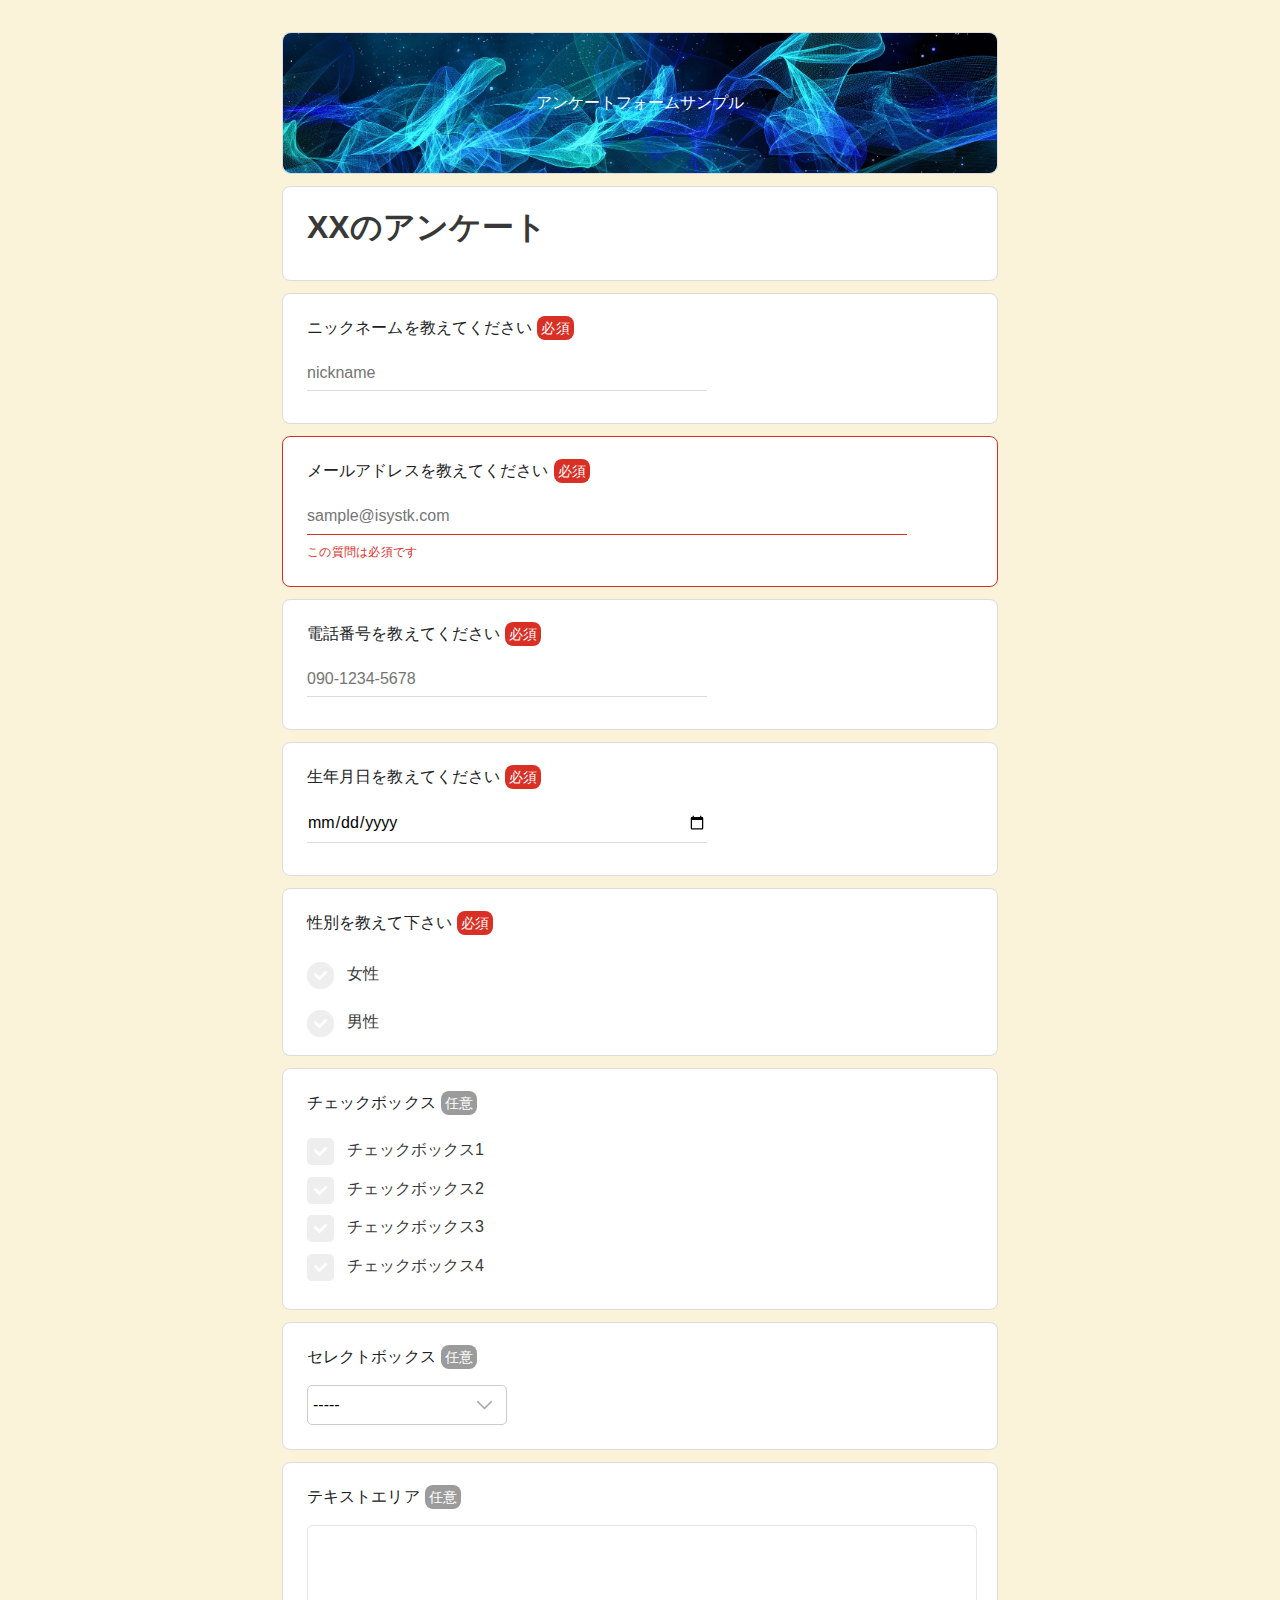
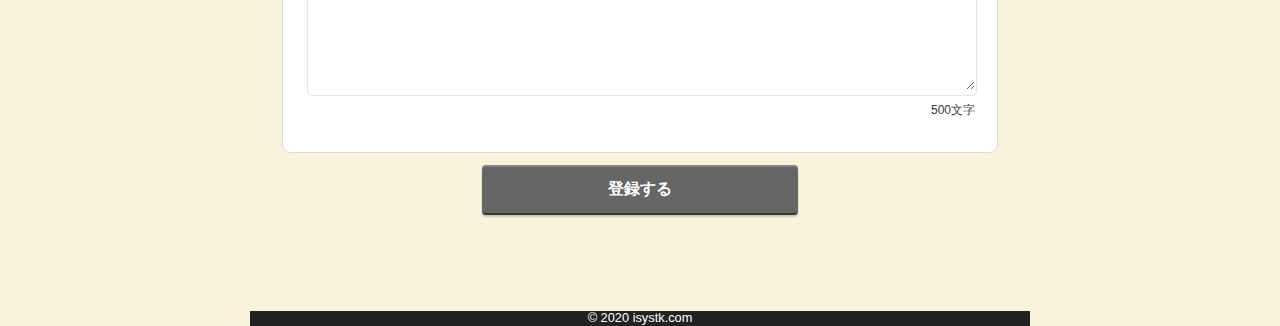
==== commit 2c7f1a17: "deploy: b8f30bf50c2013436df71c2622eb7339a1529323" ====
--- a/index.html
+++ b/index.html
@@ -1 +1 @@
-<!doctype html><html lang="ja"><head><meta charset="utf-8"/><meta name="viewport" content="width=device-width,initial-scale=1,shrink-to-fit=no"/><meta name="robots" content="noindex, nofollow"/><link rel="icon" href="24de3e84f4ed2342b152.ico"/><title>フォームデザイン｜サンプルHTML</title><link href="./css/index.009bbf6ed74a02f20c22.css" rel="stylesheet"></head><body class="column1"><div class="wrap"><div class="content"><main><form class="" action="♯" method="post"><div class="box-wrap"><header class="form-section"><div class="header-image"><div class="logo">アンケートフォームサンプル</div></div></header><section class="form-section"><div class="form-section-header"></div><div class="form-section-wrap"><h1>XXのアンケート</h1></div></section><section class="form-section"><div class="form-section-wrap"><p class="item-name">ニックネームを教えてください<span class="required">必須</span></p><div class="test-wrap middle"><input name="nickname" value="" placeholder="nickname" maxlength="20"/><div class="form-bottom"></div></div></div></section><section class="form-section error"><div class="form-section-wrap"><p class="item-name">メールアドレスを教えてください<span class="required">必須</span></p><div class="test-wrap large"><input type="email" name="email" value="" placeholder="sample@isystk.com" maxlength="100"/><div class="form-bottom"></div></div><p class="error">この質問は必須です</p></div></section><section class="form-section"><div class="form-section-wrap"><p class="item-name">電話番号を教えてください<span class="required">必須</span></p><div class="test-wrap middle"><input type="tel" name="tel" value="" placeholder="090-1234-5678" maxlength="20"/><div class="form-bottom"></div></div></div></section><section class="form-section"><div class="form-section-wrap"><p class="item-name">生年月日を教えてください<span class="required">必須</span></p><div class="test-wrap middle"><input type="date" name="birthday" value="" placeholder="生年月日" maxlength="10"/><div class="form-bottom"></div></div></div></section><section class="form-section"><div class="form-section-wrap"><p class="item-name">性別を教えて下さい<span class="required">必須</span></p><div class="radio-wrap"><label><input type="radio" name="sex" value="1"/> <span>女性</span></label></div><div class="radio-wrap"><label><input type="radio" name="sex" value="2"/> <span>男性</span></label></div></div></section><section class="form-section"><div class="form-section-wrap"><p class="item-name">チェックボックス<span>任意</span></p><div class="checkbox-wrap"><label><input type="checkbox" name="" value="checkbox1"/> <span>チェックボックス1</span></label></div><div class="checkbox-wrap"><label><input type="checkbox" name="" value="checkbox2"/> <span>チェックボックス2</span></label></div><div class="checkbox-wrap"><label><input type="checkbox" name="" value="checkbox3"/> <span>チェックボックス3</span></label></div><div class="checkbox-wrap"><label><input type="checkbox" name="" value="checkbox4"/> <span>チェックボックス4</span></label></div></div></section><section class="form-section"><div class="form-section-wrap"><p class="item-name">セレクトボックス<span>任意</span></p><div class="select-wrap"><select name="blood" class="js-refineSelectBox"><option value="">-----</option><option value="select1">選択肢１</option><option value="select2">選択肢2</option><option value="select3">選択肢3</option><option value="select4">選択肢4</option><option value="select5">選択肢5</option><option value="select6">選択肢6</option></select></div></div></section><section class="form-section"><div class="form-section-wrap"><p class="item-name">テキストエリア<span>任意</span></p><div class="textarea-wrap"><textarea name="name" rows="8" cols="80"></textarea><div class="counter"><span class="js-textCounter">500</span>文字</div></div></div></section><div class="submit-wrap"><a href="javascript:void(0);" class="submit-btn">登録する</a></div></div></form></main></div><footer class="footer"><section class="footer2">© 2020 isystk.com</section></footer></div><script defer="defer" src="./js/index.009bbf6ed74a02f20c22.js"></script></body></html>+<!doctype html><html lang="ja"><head><meta charset="utf-8"/><meta name="viewport" content="width=device-width,initial-scale=1,shrink-to-fit=no"/><meta name="robots" content="noindex, nofollow"/><link rel="icon" href="24de3e84f4ed2342b152.ico"/><title>フォームデザイン｜サンプルHTML</title><link href="./css/index.fa44be7f19a6060e8fff.css" rel="stylesheet"></head><body class="column1"><div class="wrap"><div class="content"><main><form class="" action="♯" method="post"><div class="box-wrap"><header class="form-section"><div class="header-image"><div class="logo">アンケートフォームサンプル</div></div></header><section class="form-section"><div class="form-section-header"></div><div class="form-section-wrap"><h1>XXのアンケート</h1></div></section><section class="form-section"><div class="form-section-wrap"><p class="item-name">ニックネームを教えてください<span class="required">必須</span></p><div class="test-wrap middle"><input name="nickname" value="" placeholder="nickname" maxlength="20"/><div class="form-bottom"></div></div></div></section><section class="form-section error"><div class="form-section-wrap"><p class="item-name">メールアドレスを教えてください<span class="required">必須</span></p><div class="test-wrap large"><input type="email" name="email" value="" placeholder="sample@isystk.com" maxlength="100"/><div class="form-bottom"></div></div><p class="error">この質問は必須です</p></div></section><section class="form-section"><div class="form-section-wrap"><p class="item-name">電話番号を教えてください<span class="required">必須</span></p><div class="test-wrap middle"><input type="tel" name="tel" value="" placeholder="090-1234-5678" maxlength="20"/><div class="form-bottom"></div></div></div></section><section class="form-section"><div class="form-section-wrap"><p class="item-name">生年月日を教えてください<span class="required">必須</span></p><div class="test-wrap middle"><input type="date" name="birthday" value="" placeholder="生年月日" maxlength="10"/><div class="form-bottom"></div></div></div></section><section class="form-section"><div class="form-section-wrap"><p class="item-name">性別を教えて下さい<span class="required">必須</span></p><div class="radio-wrap"><label><input type="radio" name="sex" value="1"/> <span>女性</span></label></div><div class="radio-wrap"><label><input type="radio" name="sex" value="2"/> <span>男性</span></label></div></div></section><section class="form-section"><div class="form-section-wrap"><p class="item-name">チェックボックス<span>任意</span></p><div class="checkbox-wrap"><label><input type="checkbox" name="" value="checkbox1"/> <span>チェックボックス1</span></label></div><div class="checkbox-wrap"><label><input type="checkbox" name="" value="checkbox2"/> <span>チェックボックス2</span></label></div><div class="checkbox-wrap"><label><input type="checkbox" name="" value="checkbox3"/> <span>チェックボックス3</span></label></div><div class="checkbox-wrap"><label><input type="checkbox" name="" value="checkbox4"/> <span>チェックボックス4</span></label></div></div></section><section class="form-section"><div class="form-section-wrap"><p class="item-name">セレクトボックス<span>任意</span></p><div class="select-wrap"><select name="blood" class="js-refineSelectBox"><option value="">-----</option><option value="select1">選択肢１</option><option value="select2">選択肢2</option><option value="select3">選択肢3</option><option value="select4">選択肢4</option><option value="select5">選択肢5</option><option value="select6">選択肢6</option></select></div></div></section><section class="form-section"><div class="form-section-wrap"><p class="item-name">テキストエリア<span>任意</span></p><div class="textarea-wrap"><textarea name="name" rows="8" cols="80"></textarea><div class="counter"><span class="js-textCounter">500</span>文字</div></div></div></section><div class="submit-wrap"><a href="javascript:void(0);" class="submit-btn">登録する</a></div></div></form></main></div><footer class="footer"><section class="footer2">© 2020 isystk.com</section></footer></div><script defer="defer" src="./js/index.fa44be7f19a6060e8fff.js"></script></body></html>--- a/css/index.fa44be7f19a6060e8fff.css
+++ b/css/index.fa44be7f19a6060e8fff.css
@@ -0,0 +1,2 @@
+/*! normalize.css v8.0.1 | MIT License | github.com/necolas/normalize.css */html{line-height:1.15;-webkit-text-size-adjust:100%}body{margin:0}main{display:block}h1{font-size:2em;margin:.67em 0}hr{-webkit-box-sizing:content-box;box-sizing:content-box;height:0;overflow:visible}pre{font-family:monospace,monospace;font-size:1em}a{background-color:rgba(0,0,0,0)}abbr[title]{border-bottom:none;text-decoration:underline;-webkit-text-decoration:underline dotted;text-decoration:underline dotted}b,strong{font-weight:bolder}code,kbd,samp{font-family:monospace,monospace;font-size:1em}small{font-size:80%}sub,sup{font-size:75%;line-height:0;position:relative;vertical-align:baseline}sub{bottom:-0.25em}sup{top:-0.5em}img{border-style:none}button,input,optgroup,select,textarea{font-family:inherit;font-size:100%;line-height:1.15;margin:0}button,input{overflow:visible}button,select{text-transform:none}button,[type=button],[type=reset],[type=submit]{-webkit-appearance:button}button::-moz-focus-inner,[type=button]::-moz-focus-inner,[type=reset]::-moz-focus-inner,[type=submit]::-moz-focus-inner{border-style:none;padding:0}button:-moz-focusring,[type=button]:-moz-focusring,[type=reset]:-moz-focusring,[type=submit]:-moz-focusring{outline:1px dotted ButtonText}fieldset{padding:.35em .75em .625em}legend{-webkit-box-sizing:border-box;box-sizing:border-box;color:inherit;display:table;max-width:100%;padding:0;white-space:normal}progress{vertical-align:baseline}textarea{overflow:auto}[type=checkbox],[type=radio]{-webkit-box-sizing:border-box;box-sizing:border-box;padding:0}[type=number]::-webkit-inner-spin-button,[type=number]::-webkit-outer-spin-button{height:auto}[type=search]{-webkit-appearance:textfield;outline-offset:-2px}[type=search]::-webkit-search-decoration{-webkit-appearance:none}::-webkit-file-upload-button{-webkit-appearance:button;font:inherit}details{display:block}summary{display:list-item}template{display:none}[hidden]{display:none}
+*{margin:0;padding:0}body{font-size:16px;color:#383838;font-family:Roboto,游ゴシック体,YuGothic,游ゴシック Medium,Yu Gothic Medium,ヒラギノ角ゴ Pro W3,Hiragino Kaku Gothic Pro,Verdana,メイリオ,Meiryo,Osaka,ＭＳ Ｐゴシック,MS PGothic,Font Awesome\\5 Free,Font Awesome\\5 Brands,sans-serif;overflow-wrap:break-word;word-break:break-all;background-color:#faf3da}html{overflow-y:scroll}h1,h2,h3,h4,h5,h6{margin:0 0 10px 0}p,li,dt,dl{line-height:1.6}p{margin:0}li{list-style-type:none}img{border:0}address{font-style:normal}.clear{clear:both}a:link{color:#000;text-decoration:none}a:visited{color:#000;text-decoration:none}a:hover{text-decoration:underline;opacity:.8;-webkit-transition:background-color .2s ease-in-out,border-color .2s ease-in-out,color .2s ease-in-out,opacity .2s ease-in-out;transition:background-color .2s ease-in-out,border-color .2s ease-in-out,color .2s ease-in-out,opacity .2s ease-in-out}a:active{color:#666}a img:hover{opacity:.8;text-decoration:none;-webkit-transition:background-color .2s ease-in-out,border-color .2s ease-in-out,color .2s ease-in-out,opacity .2s ease-in-out;transition:background-color .2s ease-in-out,border-color .2s ease-in-out,color .2s ease-in-out,opacity .2s ease-in-out}.link a{text-decoration:none}.link:hover{opacity:.8;text-decoration:none;-webkit-transition:background-color .2s ease-in-out,border-color .2s ease-in-out,color .2s ease-in-out,opacity .2s ease-in-out;transition:background-color .2s ease-in-out,border-color .2s ease-in-out,color .2s ease-in-out,opacity .2s ease-in-out}img{height:auto;max-width:100%}.clearfix:before,.clearfix:after{content:"";display:table}.clearfix:after{clear:both}.clearfix{*zoom:1}.clear{clear:both}.floatLeft{float:left !important}.floatRight{float:right !important}.left{text-align:left !important}.right{text-align:right !important}.center{text-align:center !important}.scroll{border:1px solid #ddd;background:#fff;padding:1px 9px;overflow:auto !important}.scroll-prevent{position:fixed;z-index:-1;width:100%;height:100%}.mt--5{margin-top:-5px !important}.mt--15{margin-top:-15px !important}.mt-0{margin-top:0px !important}.mt-5{margin-top:5px !important}.mt-10{margin-top:10px !important}.mt-15{margin-top:15px !important}.mt-20{margin-top:20px !important}.mt-25{margin-top:25px !important}.mt-30{margin-top:30px !important}.mt-35{margin-top:35px !important}.mt-40{margin-top:40px !important}.mt-45{margin-top:45px !important}.mt-50{margin-top:50px !important}.mb-0{margin-bottom:0px !important}.mb-5{margin-bottom:5px !important}.mb-10{margin-bottom:10px !important}.mb-15{margin-bottom:15px !important}.mb-20{margin-bottom:20px !important}.mb-25{margin-bottom:25px !important}.mb-30{margin-bottom:30px !important}.mb-35{margin-bottom:35px !important}.mb-40{margin-bottom:40px !important}.mb-45{margin-bottom:45px !important}.mb-50{margin-bottom:50px !important}.mr-10{margin-right:10px !important}.mr-20{margin-right:20px !important}.ml-0{margin-left:0px !important}.ml-10{margin-left:10px !important}.pl-0{padding-left:0px !important}.pb-0{padding-bottom:0px !important}.display-none{display:none}body.column1 aside.side-left,body.column1 aside.side-right,body.column2.side-left aside.side-right,body.column2.side-right aside.side-left{display:none}@media screen and (min-width: 992px){body.column2 aside.side-left .title,body.column3 aside.side-left .title{margin-left:5px}body.column2 aside.side-right .title,body.column3 aside.side-right .title{margin-right:5px}.wrap{max-width:1200px;margin:0 auto;overflow:hidden}body.column1 .wrap{max-width:780px}body.column2 .side-left,body.column2 .side-right{width:270px}body.column3 .side-left,body.column3 .side-right{width:250px}body.column2 .wrap>.content,body.column3 .wrap>.content{display:-webkit-box;display:-ms-flexbox;display:flex}body.column2 .side-left,body.column3 .side-left{-webkit-box-ordinal-group:0;-ms-flex-order:-1;order:-1}body.column2 main,body.column3 main{-webkit-box-flex:1;-ms-flex:1 1 auto;flex:1 1 auto}body.column2 .side-left,body.column2 .side-right,body.column3 .side-left,body.column3 .side-right{-webkit-box-flex:0;-ms-flex:0 0 auto;flex:0 0 auto}}.header-image{width:100%;background:url(.././image/header-image2.1620fb805102a0489155.jpg) 0 0 no-repeat;background-size:100% auto;background-position:50% 50%;border-radius:8px;height:140px;display:table}header .logo{display:table-cell;vertical-align:middle;text-align:center;color:#fff}.content{padding:16px}.content main{margin-bottom:64px;max-width:100%}.form-section{display:-webkit-box;display:-ms-flexbox;display:flex;border:1px solid #dadce0;border-radius:8px;margin-bottom:12px;background-color:#fff}.form-section .form-section-header{background-color:#dbb206;border-top-left-radius:8px;border-top-right-radius:8px;height:10px}.form-section.error{border:1px solid #d93025}.form-section .form-section-wrap{padding:24px;padding-top:22px}.form-section .form-section-wrap .item-name{font-size:16px;letter-spacing:.1px;line-height:24px;color:#202124;font-weight:400;width:100%;word-break:break-word;margin-bottom:16px}.form-section .form-section-wrap .item-name span{background-color:#9b9b9b;color:#fff;padding:4px;margin-left:5px;border-radius:8px;font-size:.9em}.form-section .form-section-wrap .item-name span.required{background-color:#d93025}.form-section .form-section-wrap .item-name.required:after{content:"*";color:#d93025}.form-section .form-section-wrap p.error{font-size:12px;font-weight:400;letter-spacing:.3px;color:#d93025}.form-section input,.form-section textarea{border:none;outline:none;padding:8px 0 8px 0;width:100%}.form-section .test-wrap{padding-bottom:8px}.form-section .test-wrap .form-bottom{border-bottom:solid #dadce0 1px}.form-section .test-wrap.active .form-bottom{border-bottom-color:#487cff;border-bottom-width:2px;-webkit-animation:centerToSide .3s ease 0s 1 forwards;animation:centerToSide .3s ease 0s 1 forwards}@-webkit-keyframes centerToSide{0%{-webkit-transform:scaleY(1) scaleX(0.1);transform:scaleY(1) scaleX(0.1)}100%{-webkit-transform:scaleY(1) scaleX(1);transform:scaleY(1) scaleX(1)}}@keyframes centerToSide{0%{-webkit-transform:scaleY(1) scaleX(0.1);transform:scaleY(1) scaleX(0.1)}100%{-webkit-transform:scaleY(1) scaleX(1);transform:scaleY(1) scaleX(1)}}.form-section.error .test-wrap .form-bottom{border-bottom-color:#d93025}.form-section .test-wrap.small{width:100px}.form-section .test-wrap.middle{width:200px}.form-section .test-wrap.large{width:300px}.form-section .radio-wrap{margin-top:30px}.form-section .radio-wrap:first-child{margin-top:0}.form-section .radio-wrap input{display:none}.form-section .radio-wrap input+span{padding-left:40px;position:relative}.form-section .radio-wrap input+span::before{content:"";background-image:url(.././image/radio.374fd8c377103221c0e6.png);background-size:contain;display:block;position:absolute;top:-2px;left:0;width:18px;height:18px;zoom:150%}.form-section .radio-wrap input:checked+span{color:#487cff;font-weight:bold}.form-section .radio-wrap input:checked+span::after{content:"";background-image:url(.././image/radio-checked.89e7b504cde4e64ee0bf.png);background-size:contain;display:block;position:absolute;top:-2px;left:0;width:18px;height:18px;zoom:150%}.form-section .checkbox-wrap label{margin-right:10px;padding-top:10px;padding-bottom:10px;display:inline-block}.form-section .checkbox-wrap input{display:none}.form-section .checkbox-wrap input+span{padding-left:40px;position:relative}.form-section .checkbox-wrap input+span::before{content:"";background-image:url(.././image/check.46b353e1783241057350.png);background-size:contain;display:block;position:absolute;top:-2px;left:0;width:18px;height:18px;zoom:150%}.form-section .checkbox-wrap input:checked+span{color:#487cff;font-weight:bold}.form-section .checkbox-wrap input:checked+span::after{content:"";background-image:url(.././image/check-checked.cac1ba7476a1e9fa0363.png);background-size:contain;display:block;position:absolute;top:-2px;left:0;width:18px;height:18px;zoom:150%}.form-section .select-wrap{position:relative;width:100%;max-width:250px}.form-section .select-wrap:before{position:absolute;right:15px;top:50%;-webkit-transform:translateY(-50%) translateX(0);transform:translateY(-50%) translateX(0);content:"";width:15px;height:15px;background:url(.././image/select.3b07c046672c59c41b0d.png) no-repeat;background-size:contain}.form-section .select-wrap select{width:200px;max-width:100%;outline:none;appearance:none;-webkit-appearance:none;-moz-appearance:none;height:40px;padding:5px;border:1px solid #ccc;background-color:#fff;border-radius:5px}.form-section .select-wrap select::-ms-expand{display:none}.form-section .select-wrap.active select{border-color:#487cff;border-width:2px}.form-section .textarea-wrap .counter{float:right;font-size:12px;margin:10px 0 10px 0}.form-section .textarea-wrap{width:100%;border-radius:5px;appearance:none;-webkit-appearance:none;-moz-appearance:none;border:solid 1px #e6e6e6;padding:1px}.form-section .textarea-wrap textarea{height:100%}.form-section .textarea-wrap.active{border-color:#487cff;border-width:2px}.submit-wrap{text-align:center}.submit-wrap .submit-btn{position:relative;display:inline-block;padding:.25em .5em;text-decoration:none;color:#fff;background:#666;border-bottom:solid 2px #383838;border-radius:4px;-webkit-box-shadow:inset 0 2px 0 rgba(255,255,255,.2),0 2px 2px rgba(0,0,0,.19);box-shadow:inset 0 2px 0 rgba(255,255,255,.2),0 2px 2px rgba(0,0,0,.19);font-weight:bold;width:300px;line-height:40px}.submit-btn:active{border-bottom:solid 2px #666;-webkit-box-shadow:0 0 2px rgba(0,0,0,.3);box-shadow:0 0 2px rgba(0,0,0,.3)}.footer{background:#222;text-align:center;color:#fff}.footer .footer2{font-size:.8rem}@media screen and (min-width: 992px){.header{padding:0 16px 0 32px}.header .logo{font-size:32px;margin:0;line-height:44px}.content{padding:32px}.form-section .test-wrap.small{width:200px}.form-section .test-wrap.middle{width:400px}.form-section .test-wrap.large{width:600px}}
